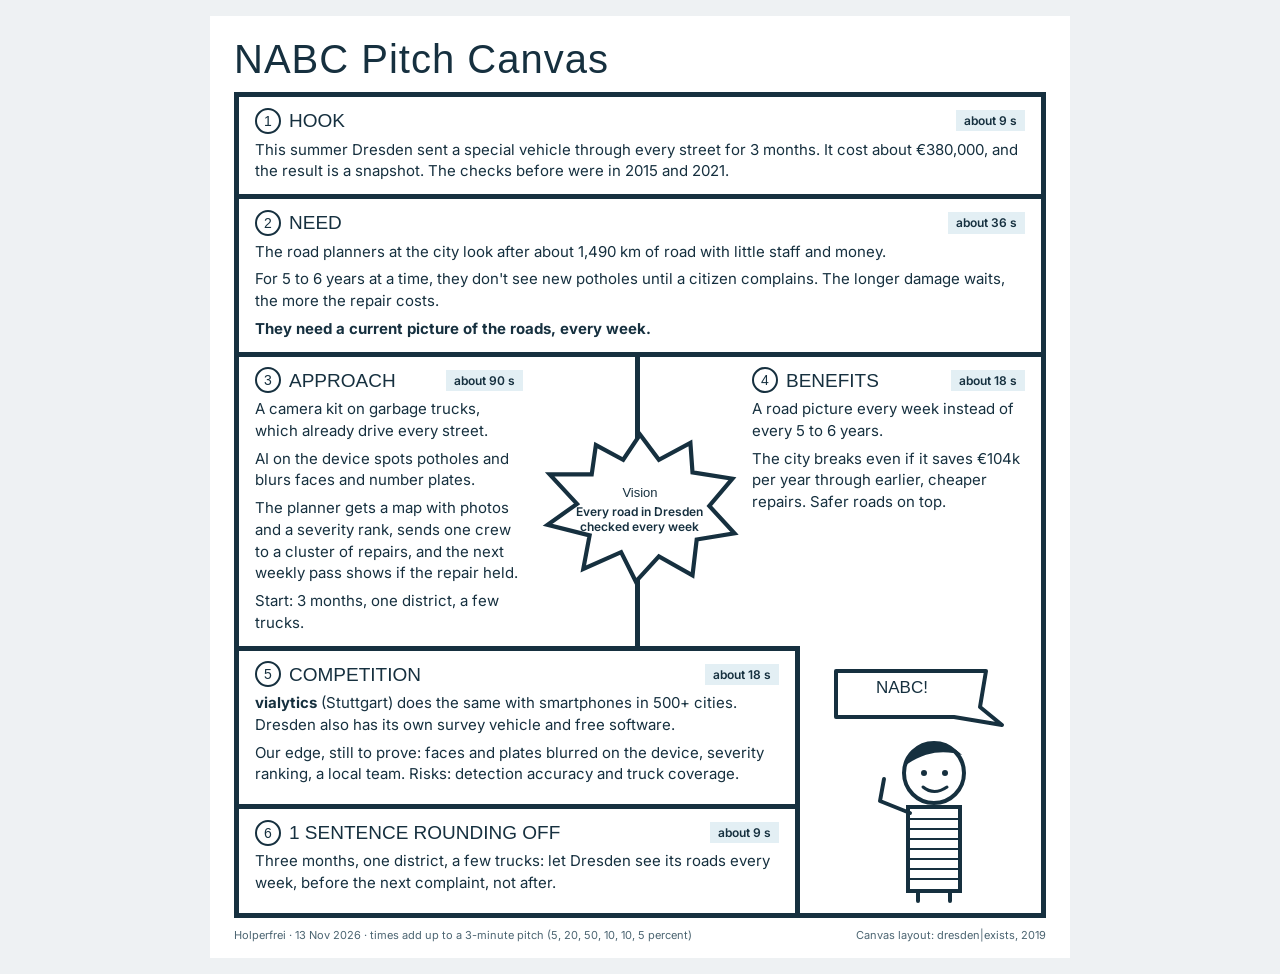
==== canvases/Holperfrei NABC Pitch Canvas.html @ 2d52a781 "NABC Pitch Canvas - version1" ====
<!doctype html><html><head><meta charset=utf8><meta name=viewport content="width=device-width,initial-scale=1,viewport-fit=cover"><style>:root{color-scheme:light;box-sizing:border-box;padding-top:env(safe-area-inset-top,0px);padding-bottom:env(safe-area-inset-bottom,0px)}html{scroll-padding-top:env(safe-area-inset-top,0px)}body{margin:0;padding:0;font:14px -apple-system,BlinkMacSystemFont,sans-serif;background:#fff;color:#000}img{max-width:100%}[hidden]:not([hidden=until-found i]){display:none!important}</style></head><body>
<title>Holperfrei NABC Pitch Canvas</title>
<meta name="claude:viewport-fit-sides" content="cover">
<link rel="stylesheet" href="https://fonts.googleapis.com/css2?family=Inter:wght@400;600&family=Permanent+Marker&display=swap">
<style>
/* Layout: the dresden|exists NABC Pitch Canvas. Six numbered boxes top to bottom: Hook, Need, Approach beside Benefits with a Vision star between them, Competition, one-sentence Rounding off, and the pitcher figure at the lower right. Drawn marker look, kept the same in both themes. */
:root {
  color-scheme: light;
  --paper: #ffffff; --ink: #16303f; --page: #eef1f3; --chip: #e3eff4; --muted: #4c6572;
  --marker: "Permanent Marker", "Comic Sans MS", Arial, sans-serif;
  --body: "Inter", Arial, Helvetica, sans-serif;
}
* { box-sizing: border-box; }
body { margin: 0; background: var(--page); color: var(--ink); font-family: var(--body); font-size: 15px; line-height: 1.45;
  padding-left: max(16px, env(safe-area-inset-left, 0px)); padding-right: max(16px, env(safe-area-inset-right, 0px)); padding-block: 16px; }
.sheet { max-width: 860px; margin: 0 auto; background: var(--paper); padding: 22px 24px 14px; }
h1 { margin: 0 0 12px; font-family: var(--marker); font-weight: 400; font-size: 40px; letter-spacing: 1px; line-height: 1.05; }
.canvas { border: 5px solid var(--ink); display: grid; grid-template-columns: 70% 30%; grid-template-areas: "hook hook" "need need" "mid mid" "comp fig" "round fig"; min-width: 0; }
.cell { padding: 10px 16px 12px; min-width: 0; border-top: 5px solid var(--ink); }
.hook { grid-area: hook; border-top: 0; } .need { grid-area: need; } .comp { grid-area: comp; }
.round { grid-area: round; border-right: 5px solid var(--ink); border-bottom: 0; }
.comp { border-right: 5px solid var(--ink); }
.lab { font-family: var(--marker); font-size: 19px; text-transform: uppercase; display: flex; align-items: center; gap: 8px; margin-bottom: 4px; }
.num { width: 26px; height: 26px; border: 2px solid var(--ink); border-radius: 50%; display: grid; place-items: center; font-size: 14px; flex: none; }
.chip { margin-left: auto; font-family: var(--body); font-size: 12px; font-weight: 600; background: var(--chip); padding: 2px 8px; text-transform: none; white-space: nowrap; }
p { margin: 0 0 6px; } p:last-child { margin-bottom: 0; }
.mid { grid-area: mid; position: relative; display: grid; grid-template-columns: 1fr 1fr; border-top: 5px solid var(--ink); }
.mid .cell { border-top: 0; }
.mid .cell:first-child { padding-right: 112px; border-right: 5px solid var(--ink); }
.mid .cell:last-child { padding-left: 112px; }
.vision { position: absolute; left: 50%; top: 52%; width: 210px; height: 160px; transform: translate(-50%, -50%); display: grid; place-items: center; }
.vision svg { position: absolute; inset: 0; width: 100%; height: 100%; }
.vision div { position: relative; width: 128px; text-align: center; font-size: 12px; line-height: 1.3; font-weight: 600; margin-top: 6px; }
.vision small { display: block; font-family: var(--marker); font-weight: 400; font-size: 13px; margin-bottom: 2px; }
.fig { grid-area: fig; grid-row: 4 / 6; display: grid; align-items: end; justify-items: center; padding: 6px; border-top: 5px solid var(--ink); border-top-color: transparent; }
.fig svg { width: 100%; max-width: 190px; height: auto; display: block; }
.foot { margin-top: 10px; font-size: 11px; color: var(--muted); display: flex; justify-content: space-between; gap: 12px; flex-wrap: wrap; }
.ink { stroke: var(--ink); fill: none; stroke-width: 4; stroke-linecap: round; stroke-linejoin: round; }
.inkfill { fill: var(--ink); } .white { fill: var(--paper); stroke: var(--ink); stroke-width: 4; }
@media (max-width: 720px) {
  .sheet { padding: 14px; } h1 { font-size: 28px; }
  .canvas { grid-template-columns: 1fr; grid-template-areas: "hook" "need" "mid" "comp" "round"; }
  .mid { grid-template-columns: 1fr; }
  .mid .cell:first-child { padding-right: 16px; border-right: 0; border-bottom: 5px solid var(--ink); } .mid .cell:last-child { padding-left: 16px; }
  .vision { position: static; transform: none; margin: 4px auto; }
  .comp, .round { border-right: 0; } .fig { display: none; }
}
@media print {
  @page { size: A4 portrait; margin: 8mm; }
  * { print-color-adjust: exact; -webkit-print-color-adjust: exact; }
  body { background: #fff; padding: 0; font-size: 12px; } .sheet { padding: 0; max-width: none; }
}
</style>

<main class="sheet">
  <h1>NABC Pitch Canvas</h1>
  <div class="canvas">
    <section class="cell hook">
      <div class="lab"><span class="num">1</span>Hook<span class="chip">about 9 s</span></div>
      <p>This summer Dresden sent a special vehicle through every street for 3 months. It cost about €380,000, and the result is a snapshot. The checks before were in 2015 and 2021.</p>
    </section>

    <section class="cell need">
      <div class="lab"><span class="num">2</span>Need<span class="chip">about 36 s</span></div>
      <p>The road planners at the city look after about 1,490 km of road with little staff and money.</p>
      <p>For 5 to 6 years at a time, they don't see new potholes until a citizen complains. The longer damage waits, the more the repair costs.</p>
      <p><b>They need a current picture of the roads, every week.</b></p>
    </section>

    <section class="mid">
      <div class="cell">
        <div class="lab"><span class="num">3</span>Approach<span class="chip">about 90 s</span></div>
        <p>A camera kit on garbage trucks, which already drive every street.</p>
        <p>AI on the device spots potholes and blurs faces and number plates.</p>
        <p>The planner gets a map with photos and a severity rank, sends one crew to a cluster of repairs, and the next weekly pass shows if the repair held.</p>
        <p>Start: 3 months, one district, a few trucks.</p>
      </div>
      <div class="vision" aria-label="Vision">
        <svg viewBox="0 0 200 150" aria-hidden="true"><polygon class="white" points="100,6 118,30 148,14 150,42 188,48 166,74 190,100 154,106 150,140 118,122 96,146 82,118 46,134 52,102 12,92 40,72 14,44 54,44 58,16 84,30"/></svg>
        <div><small>Vision</small>Every road in Dresden checked every week</div>
      </div>
      <div class="cell">
        <div class="lab"><span class="num">4</span>Benefits<span class="chip">about 18 s</span></div>
        <p>A road picture every week instead of every 5 to 6 years.</p>
        <p>The city breaks even if it saves €104k per year through earlier, cheaper repairs. Safer roads on top.</p>
      </div>
    </section>

    <section class="cell comp">
      <div class="lab"><span class="num">5</span>Competition<span class="chip">about 18 s</span></div>
      <p><b>vialytics</b> (Stuttgart) does the same with smartphones in 500+ cities. Dresden also has its own survey vehicle and free software.</p>
      <p>Our edge, still to prove: faces and plates blurred on the device, severity ranking, a local team. Risks: detection accuracy and truck coverage.</p>
    </section>

    <section class="cell round">
      <div class="lab"><span class="num">6</span>1 sentence rounding off<span class="chip">about 9 s</span></div>
      <p>Three months, one district, a few trucks: let Dresden see its roads every week, before the next complaint, not after.</p>
    </section>

    <div class="fig" aria-hidden="true">
      <svg viewBox="0 0 190 250">
        <path class="ink" d="M10 14h150l-6 36 22 18-48-8H10z" style="fill:var(--paper)"/>
        <text x="50" y="36" class="inkfill" style="font-family:var(--marker);font-size:17px">NABC!</text>
        <circle class="white" cx="108" cy="116" r="30"/>
        <path class="inkfill" d="M80 108c4-24 38-28 56-10-14-4-34-6-56 10z"/>
        <circle class="inkfill" cx="98" cy="116" r="3"/><circle class="inkfill" cx="119" cy="116" r="3"/>
        <path class="ink" d="M97 130q11 9 24 0" style="stroke-width:3"/>
        <rect class="white" x="82" y="150" width="52" height="84"/>
        <path d="M84 162h48M84 172h48M84 182h48M84 192h48M84 202h48M84 212h48M84 222h48" style="stroke:var(--ink);stroke-width:2"/>
        <path class="ink" d="M84 156l-30-12 4-22"/>
        <path class="ink" d="M92 234v10M124 234v10"/>
      </svg>
    </div>
  </div>
  <div class="foot"><span>Holperfrei · 13 Nov 2026 · times add up to a 3-minute pitch (5, 20, 50, 10, 10, 5 percent)</span><span>Canvas layout: dresden|exists, 2019</span></div>
</main>

</body></html>
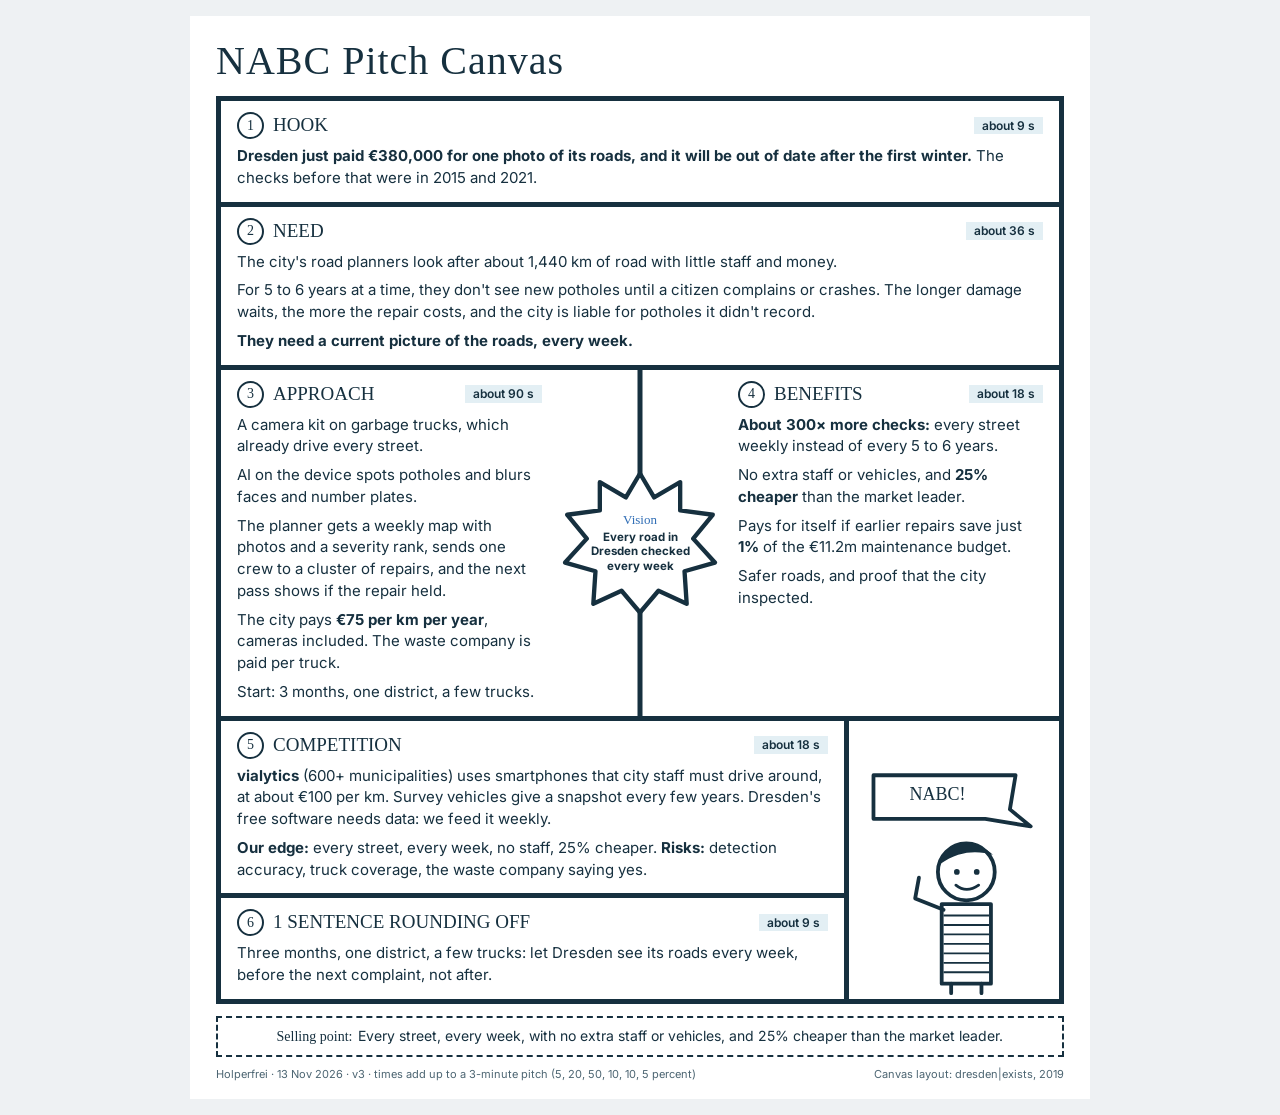
==== commit 98abed45: "Update NABC card and pitch canvas: match cost model, fix vision star" ====
--- a/canvases/Holperfrei NABC Pitch Canvas.html
+++ b/canvases/Holperfrei NABC Pitch Canvas.html
@@ -1,118 +1,155 @@
-<!doctype html><html><head><meta charset=utf8><meta name=viewport content="width=device-width,initial-scale=1,viewport-fit=cover"><style>:root{color-scheme:light;box-sizing:border-box;padding-top:env(safe-area-inset-top,0px);padding-bottom:env(safe-area-inset-bottom,0px)}html{scroll-padding-top:env(safe-area-inset-top,0px)}body{margin:0;padding:0;font:14px -apple-system,BlinkMacSystemFont,sans-serif;background:#fff;color:#000}img{max-width:100%}[hidden]:not([hidden=until-found i]){display:none!important}</style></head><body>
+<!doctype html>
+<html lang="en">
+<head>
+<meta charset="utf-8">
+<meta name="viewport" content="width=device-width, initial-scale=1">
 <title>Holperfrei NABC Pitch Canvas</title>
-<meta name="claude:viewport-fit-sides" content="cover">
-<link rel="stylesheet" href="https://fonts.googleapis.com/css2?family=Inter:wght@400;600&family=Permanent+Marker&display=swap">
+<link rel="preconnect" href="https://fonts.googleapis.com">
+<link rel="preconnect" href="https://fonts.gstatic.com" crossorigin>
+<link rel="stylesheet" href="https://fonts.googleapis.com/css2?family=Inter:wght@400;600;700&family=Permanent+Marker&display=swap">
 <style>
-/* Layout: the dresden|exists NABC Pitch Canvas. Six numbered boxes top to bottom: Hook, Need, Approach beside Benefits with a Vision star between them, Competition, one-sentence Rounding off, and the pitcher figure at the lower right. Drawn marker look, kept the same in both themes. */
+/* dresden|exists NABC Pitch Canvas: Hook, Need, Approach | Vision | Benefits, Competition, Rounding off, pitcher figure.
+   The Vision star has its own middle column, so it never covers text at any width. */
 :root {
   color-scheme: light;
-  --paper: #ffffff; --ink: #16303f; --page: #eef1f3; --chip: #e3eff4; --muted: #4c6572;
-  --marker: "Permanent Marker", "Comic Sans MS", Arial, sans-serif;
+  --paper: #ffffff; --ink: #16303f; --page: #eef1f3; --chip: #e3eff4; --muted: #4c6572; --accent: #2f6db5;
+  --line: 5px;
+  --marker: "Permanent Marker", "Comic Sans MS", "Chalkboard SE", cursive;
   --body: "Inter", Arial, Helvetica, sans-serif;
 }
 * { box-sizing: border-box; }
-body { margin: 0; background: var(--page); color: var(--ink); font-family: var(--body); font-size: 15px; line-height: 1.45;
-  padding-left: max(16px, env(safe-area-inset-left, 0px)); padding-right: max(16px, env(safe-area-inset-right, 0px)); padding-block: 16px; }
-.sheet { max-width: 860px; margin: 0 auto; background: var(--paper); padding: 22px 24px 14px; }
-h1 { margin: 0 0 12px; font-family: var(--marker); font-weight: 400; font-size: 40px; letter-spacing: 1px; line-height: 1.05; }
-.canvas { border: 5px solid var(--ink); display: grid; grid-template-columns: 70% 30%; grid-template-areas: "hook hook" "need need" "mid mid" "comp fig" "round fig"; min-width: 0; }
-.cell { padding: 10px 16px 12px; min-width: 0; border-top: 5px solid var(--ink); }
-.hook { grid-area: hook; border-top: 0; } .need { grid-area: need; } .comp { grid-area: comp; }
-.round { grid-area: round; border-right: 5px solid var(--ink); border-bottom: 0; }
-.comp { border-right: 5px solid var(--ink); }
-.lab { font-family: var(--marker); font-size: 19px; text-transform: uppercase; display: flex; align-items: center; gap: 8px; margin-bottom: 4px; }
-.num { width: 26px; height: 26px; border: 2px solid var(--ink); border-radius: 50%; display: grid; place-items: center; font-size: 14px; flex: none; }
+body { margin: 0; background: var(--page); color: var(--ink); font-family: var(--body); font-size: 15px; line-height: 1.45; padding: 16px; }
+.sheet { max-width: 900px; margin: 0 auto; background: var(--paper); padding: 24px 26px 16px; }
+h1 { margin: 0 0 14px; font-family: var(--marker); font-weight: 400; font-size: 40px; letter-spacing: 1px; line-height: 1.05; }
+p { margin: 0 0 7px; } p:last-child { margin-bottom: 0; }
+b { font-weight: 700; }
+
+.canvas { border: var(--line) solid var(--ink); }
+.cell { padding: 11px 16px 13px; min-width: 0; }
+.row + .row { border-top: var(--line) solid var(--ink); }
+
+.lab { font-family: var(--marker); font-size: 19px; text-transform: uppercase; display: flex; align-items: center; gap: 9px; margin-bottom: 6px; line-height: 1.1; }
+.num { width: 27px; height: 27px; border: 2px solid var(--ink); border-radius: 50%; display: grid; place-items: center; font-size: 14px; flex: none; }
 .chip { margin-left: auto; font-family: var(--body); font-size: 12px; font-weight: 600; background: var(--chip); padding: 2px 8px; text-transform: none; white-space: nowrap; }
-p { margin: 0 0 6px; } p:last-child { margin-bottom: 0; }
-.mid { grid-area: mid; position: relative; display: grid; grid-template-columns: 1fr 1fr; border-top: 5px solid var(--ink); }
-.mid .cell { border-top: 0; }
-.mid .cell:first-child { padding-right: 112px; border-right: 5px solid var(--ink); }
-.mid .cell:last-child { padding-left: 112px; }
-.vision { position: absolute; left: 50%; top: 52%; width: 210px; height: 160px; transform: translate(-50%, -50%); display: grid; place-items: center; }
-.vision svg { position: absolute; inset: 0; width: 100%; height: 100%; }
-.vision div { position: relative; width: 128px; text-align: center; font-size: 12px; line-height: 1.3; font-weight: 600; margin-top: 6px; }
-.vision small { display: block; font-family: var(--marker); font-weight: 400; font-size: 13px; margin-bottom: 2px; }
-.fig { grid-area: fig; grid-row: 4 / 6; display: grid; align-items: end; justify-items: center; padding: 6px; border-top: 5px solid var(--ink); border-top-color: transparent; }
-.fig svg { width: 100%; max-width: 190px; height: auto; display: block; }
+
+/* Approach | Vision | Benefits */
+.mid { display: grid; grid-template-columns: minmax(0, 1fr) 164px minmax(0, 1fr); }
+.vision-col { position: relative; display: grid; place-items: center; }
+.vision-col::before { content: ""; position: absolute; top: 0; bottom: 0; left: 50%; width: var(--line); transform: translateX(-50%); background: var(--ink); }
+.star { position: relative; width: 164px; height: 152px; display: grid; place-items: center; }
+.star svg { position: absolute; inset: 0; width: 100%; height: 100%; }
+.star-text { position: relative; width: 100px; text-align: center; font-size: 11.5px; line-height: 1.25; font-weight: 700; }
+.star-text small { display: block; font-family: var(--marker); font-weight: 400; font-size: 13px; margin-bottom: 2px; color: var(--accent); }
+
+/* Competition + Rounding off | figure */
+.bottom { display: grid; grid-template-columns: minmax(0, 1fr) 210px; }
+.bottom .stack { border-right: var(--line) solid var(--ink); }
+.bottom .stack .cell + .cell { border-top: var(--line) solid var(--ink); }
+.fig { display: grid; align-items: end; justify-items: center; padding: 10px 8px 0; }
+.fig svg { width: 100%; max-width: 180px; height: auto; display: block; }
+
+.usp { margin-top: 12px; border: 2px dashed var(--ink); padding: 8px 12px; font-size: 14px; text-align: center; }
+.usp span { font-family: var(--marker); margin-right: 6px; }
 .foot { margin-top: 10px; font-size: 11px; color: var(--muted); display: flex; justify-content: space-between; gap: 12px; flex-wrap: wrap; }
+
 .ink { stroke: var(--ink); fill: none; stroke-width: 4; stroke-linecap: round; stroke-linejoin: round; }
-.inkfill { fill: var(--ink); } .white { fill: var(--paper); stroke: var(--ink); stroke-width: 4; }
-@media (max-width: 720px) {
-  .sheet { padding: 14px; } h1 { font-size: 28px; }
-  .canvas { grid-template-columns: 1fr; grid-template-areas: "hook" "need" "mid" "comp" "round"; }
+.inkfill { fill: var(--ink); }
+.white { fill: var(--paper); stroke: var(--ink); stroke-width: 4; stroke-linejoin: round; }
+
+@media (max-width: 760px) {
+  body { padding: 0; }
+  .sheet { padding: 16px; }
+  h1 { font-size: 28px; }
   .mid { grid-template-columns: 1fr; }
-  .mid .cell:first-child { padding-right: 16px; border-right: 0; border-bottom: 5px solid var(--ink); } .mid .cell:last-child { padding-left: 16px; }
-  .vision { position: static; transform: none; margin: 4px auto; }
-  .comp, .round { border-right: 0; } .fig { display: none; }
+  .vision-col { padding: 10px 0; border-top: var(--line) solid var(--ink); border-bottom: var(--line) solid var(--ink); }
+  .vision-col::before { display: none; }
+  .bottom { grid-template-columns: 1fr; }
+  .bottom .stack { border-right: 0; }
+  .fig { display: none; }
 }
 @media print {
   @page { size: A4 portrait; margin: 8mm; }
   * { print-color-adjust: exact; -webkit-print-color-adjust: exact; }
-  body { background: #fff; padding: 0; font-size: 12px; } .sheet { padding: 0; max-width: none; }
+  body { background: #fff; padding: 0; font-size: 12.5px; }
+  .sheet { padding: 0; max-width: none; }
 }
 </style>
-
+</head>
+<body>
 <main class="sheet">
   <h1>NABC Pitch Canvas</h1>
+
   <div class="canvas">
-    <section class="cell hook">
+    <section class="row cell">
       <div class="lab"><span class="num">1</span>Hook<span class="chip">about 9 s</span></div>
-      <p>This summer Dresden sent a special vehicle through every street for 3 months. It cost about €380,000, and the result is a snapshot. The checks before were in 2015 and 2021.</p>
+      <p><b>Dresden just paid €380,000 for one photo of its roads, and it will be out of date after the first winter.</b> The checks before that were in 2015 and 2021.</p>
     </section>
 
-    <section class="cell need">
+    <section class="row cell">
       <div class="lab"><span class="num">2</span>Need<span class="chip">about 36 s</span></div>
-      <p>The road planners at the city look after about 1,490 km of road with little staff and money.</p>
-      <p>For 5 to 6 years at a time, they don't see new potholes until a citizen complains. The longer damage waits, the more the repair costs.</p>
+      <p>The city's road planners look after about 1,440 km of road with little staff and money.</p>
+      <p>For 5 to 6 years at a time, they don't see new potholes until a citizen complains or crashes. The longer damage waits, the more the repair costs, and the city is liable for potholes it didn't record.</p>
       <p><b>They need a current picture of the roads, every week.</b></p>
     </section>
 
-    <section class="mid">
+    <section class="row mid">
       <div class="cell">
         <div class="lab"><span class="num">3</span>Approach<span class="chip">about 90 s</span></div>
         <p>A camera kit on garbage trucks, which already drive every street.</p>
         <p>AI on the device spots potholes and blurs faces and number plates.</p>
-        <p>The planner gets a map with photos and a severity rank, sends one crew to a cluster of repairs, and the next weekly pass shows if the repair held.</p>
+        <p>The planner gets a weekly map with photos and a severity rank, sends one crew to a cluster of repairs, and the next pass shows if the repair held.</p>
+        <p>The city pays <b>€75 per km per year</b>, cameras included. The waste company is paid per truck.</p>
         <p>Start: 3 months, one district, a few trucks.</p>
       </div>
-      <div class="vision" aria-label="Vision">
-        <svg viewBox="0 0 200 150" aria-hidden="true"><polygon class="white" points="100,6 118,30 148,14 150,42 188,48 166,74 190,100 154,106 150,140 118,122 96,146 82,118 46,134 52,102 12,92 40,72 14,44 54,44 58,16 84,30"/></svg>
-        <div><small>Vision</small>Every road in Dresden checked every week</div>
+
+      <div class="vision-col" aria-label="Vision: every road in Dresden checked every week">
+        <div class="star">
+          <svg viewBox="0 0 150 140" aria-hidden="true"><polygon class="white" points="75,6 88,28 112,14 112,40 142,44 124,66 144,88 116,96 118,126 92,114 75,134 58,114 32,126 34,96 6,88 26,66 8,44 38,40 38,14 62,28"/></svg>
+          <div class="star-text"><small>Vision</small>Every road in Dresden checked every week</div>
+        </div>
       </div>
+
       <div class="cell">
         <div class="lab"><span class="num">4</span>Benefits<span class="chip">about 18 s</span></div>
-        <p>A road picture every week instead of every 5 to 6 years.</p>
-        <p>The city breaks even if it saves €104k per year through earlier, cheaper repairs. Safer roads on top.</p>
+        <p><b>About 300× more checks:</b> every street weekly instead of every 5 to 6 years.</p>
+        <p>No extra staff or vehicles, and <b>25% cheaper</b> than the market leader.</p>
+        <p>Pays for itself if earlier repairs save just <b>1%</b> of the €11.2m maintenance budget.</p>
+        <p>Safer roads, and proof that the city inspected.</p>
       </div>
     </section>
 
-    <section class="cell comp">
-      <div class="lab"><span class="num">5</span>Competition<span class="chip">about 18 s</span></div>
-      <p><b>vialytics</b> (Stuttgart) does the same with smartphones in 500+ cities. Dresden also has its own survey vehicle and free software.</p>
-      <p>Our edge, still to prove: faces and plates blurred on the device, severity ranking, a local team. Risks: detection accuracy and truck coverage.</p>
+    <section class="row bottom">
+      <div class="stack">
+        <div class="cell">
+          <div class="lab"><span class="num">5</span>Competition<span class="chip">about 18 s</span></div>
+          <p><b>vialytics</b> (600+ municipalities) uses smartphones that city staff must drive around, at about €100 per km. Survey vehicles give a snapshot every few years. Dresden's free software needs data: we feed it weekly.</p>
+          <p><b>Our edge:</b> every street, every week, no staff, 25% cheaper. <b>Risks:</b> detection accuracy, truck coverage, the waste company saying yes.</p>
+        </div>
+        <div class="cell">
+          <div class="lab"><span class="num">6</span>1 sentence rounding off<span class="chip">about 9 s</span></div>
+          <p>Three months, one district, a few trucks: let Dresden see its roads every week, before the next complaint, not after.</p>
+        </div>
+      </div>
+      <div class="fig" aria-hidden="true">
+        <svg viewBox="0 0 190 250">
+          <path class="white" d="M10 14h150l-6 36 22 18-48-8H10z"/>
+          <text x="48" y="40" class="inkfill" style="font-family:var(--marker);font-size:19px">NABC!</text>
+          <circle class="white" cx="108" cy="116" r="30"/>
+          <path class="inkfill" d="M80 108c4-24 38-28 56-10-14-4-34-6-56 10z"/>
+          <circle class="inkfill" cx="98" cy="116" r="3"/><circle class="inkfill" cx="119" cy="116" r="3"/>
+          <path class="ink" d="M97 130q11 9 24 0" style="stroke-width:3"/>
+          <rect class="white" x="82" y="150" width="52" height="84"/>
+          <path d="M84 162h48M84 172h48M84 182h48M84 192h48M84 202h48M84 212h48M84 222h48" style="stroke:var(--ink);stroke-width:2"/>
+          <path class="ink" d="M84 156l-30-12 4-22"/>
+          <path class="ink" d="M92 234v10M124 234v10"/>
+        </svg>
+      </div>
     </section>
+  </div>
 
-    <section class="cell round">
-      <div class="lab"><span class="num">6</span>1 sentence rounding off<span class="chip">about 9 s</span></div>
-      <p>Three months, one district, a few trucks: let Dresden see its roads every week, before the next complaint, not after.</p>
-    </section>
+  <div class="usp"><span>Selling point:</span>Every street, every week, with no extra staff or vehicles, and 25% cheaper than the market leader.</div>
 
-    <div class="fig" aria-hidden="true">
-      <svg viewBox="0 0 190 250">
-        <path class="ink" d="M10 14h150l-6 36 22 18-48-8H10z" style="fill:var(--paper)"/>
-        <text x="50" y="36" class="inkfill" style="font-family:var(--marker);font-size:17px">NABC!</text>
-        <circle class="white" cx="108" cy="116" r="30"/>
-        <path class="inkfill" d="M80 108c4-24 38-28 56-10-14-4-34-6-56 10z"/>
-        <circle class="inkfill" cx="98" cy="116" r="3"/><circle class="inkfill" cx="119" cy="116" r="3"/>
-        <path class="ink" d="M97 130q11 9 24 0" style="stroke-width:3"/>
-        <rect class="white" x="82" y="150" width="52" height="84"/>
-        <path d="M84 162h48M84 172h48M84 182h48M84 192h48M84 202h48M84 212h48M84 222h48" style="stroke:var(--ink);stroke-width:2"/>
-        <path class="ink" d="M84 156l-30-12 4-22"/>
-        <path class="ink" d="M92 234v10M124 234v10"/>
-      </svg>
-    </div>
-  </div>
-  <div class="foot"><span>Holperfrei · 13 Nov 2026 · times add up to a 3-minute pitch (5, 20, 50, 10, 10, 5 percent)</span><span>Canvas layout: dresden|exists, 2019</span></div>
+  <div class="foot"><span>Holperfrei · 13 Nov 2026 · v3 · times add up to a 3-minute pitch (5, 20, 50, 10, 10, 5 percent)</span><span>Canvas layout: dresden|exists, 2019</span></div>
 </main>
-
-</body></html>+</body>
+</html>
